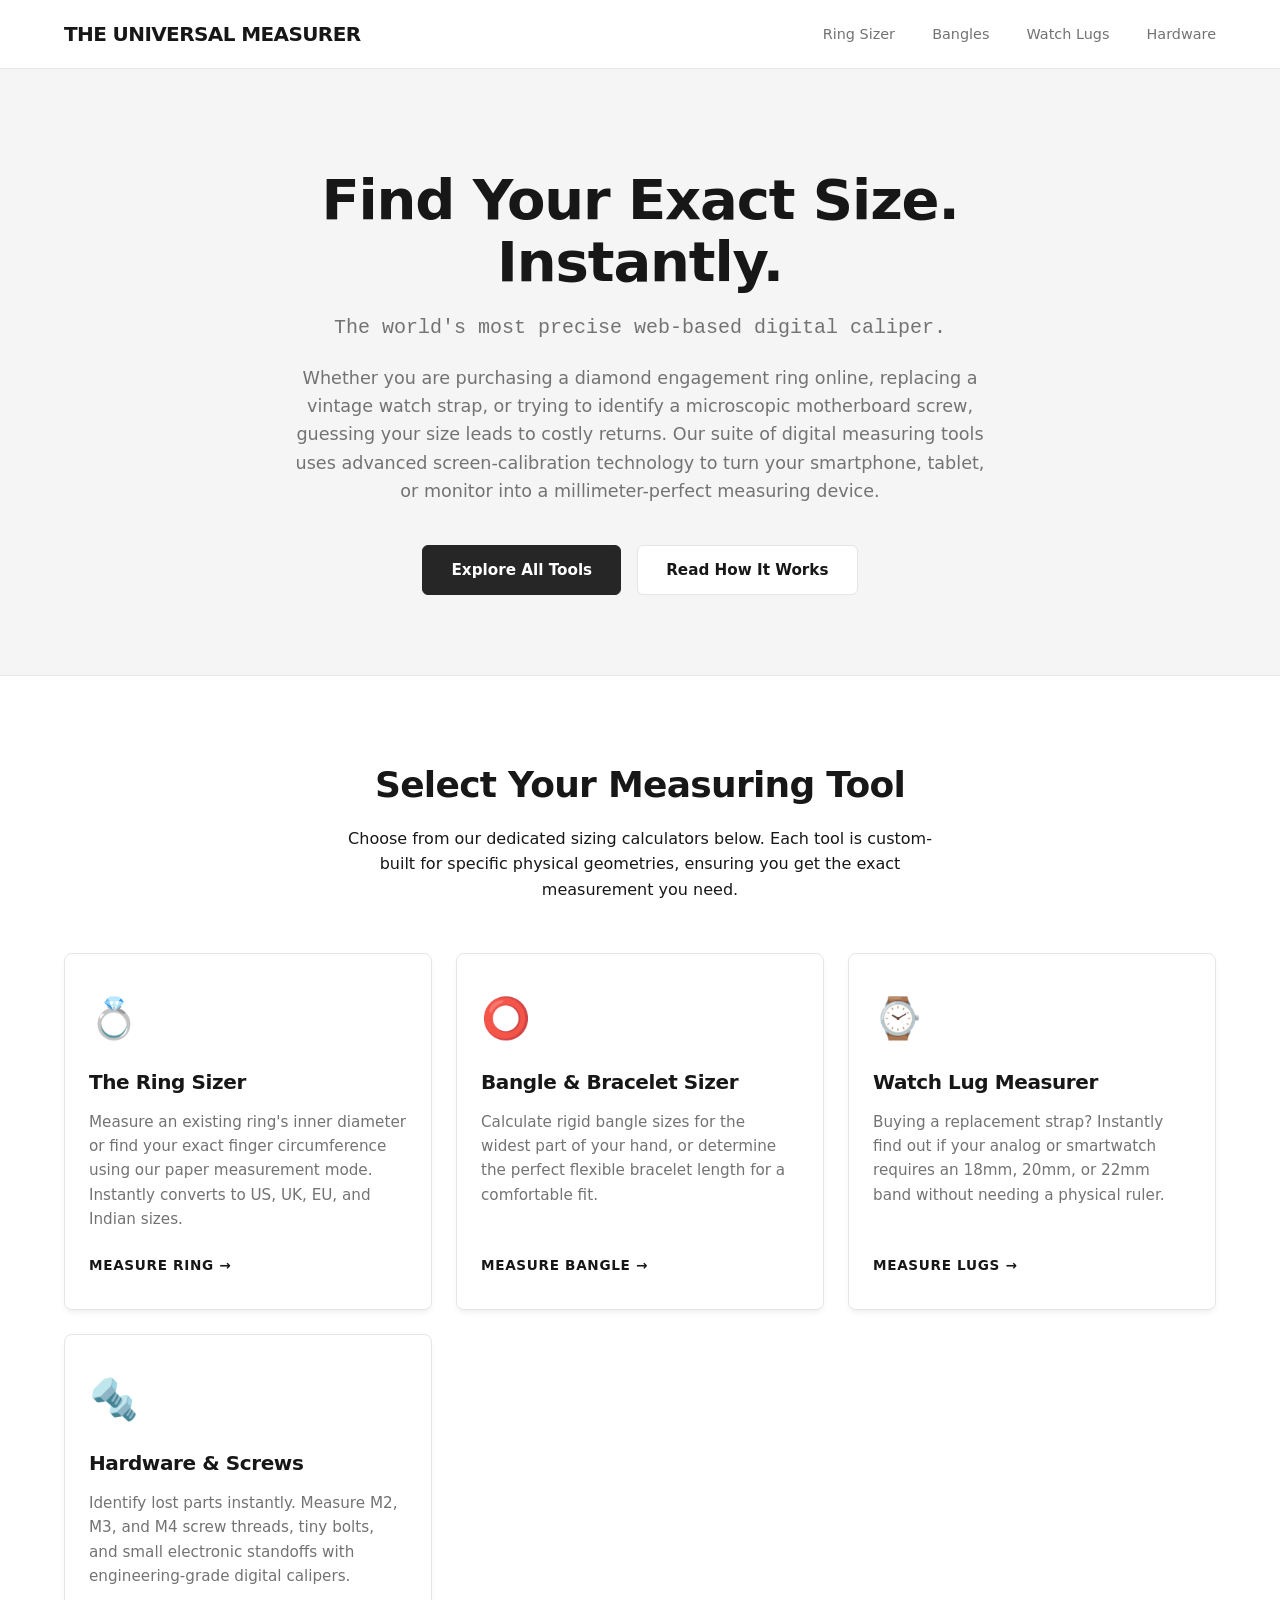
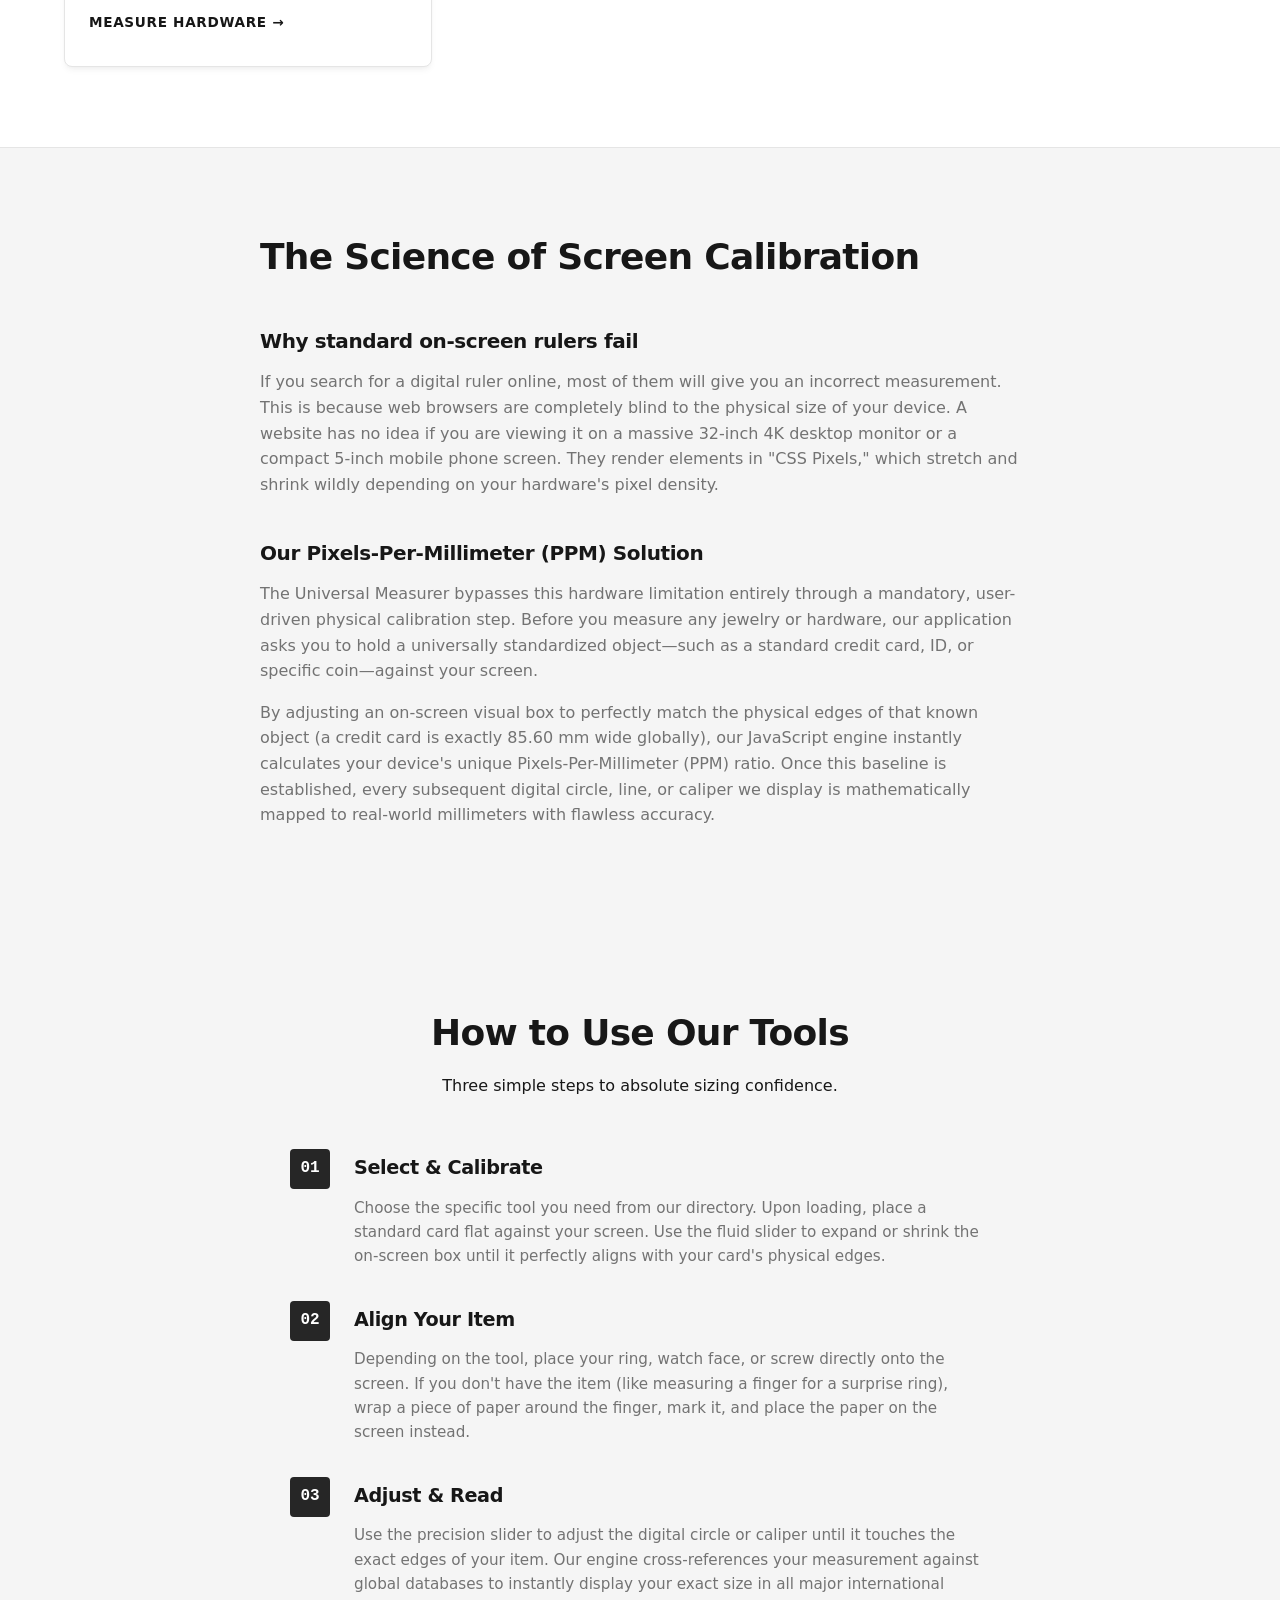
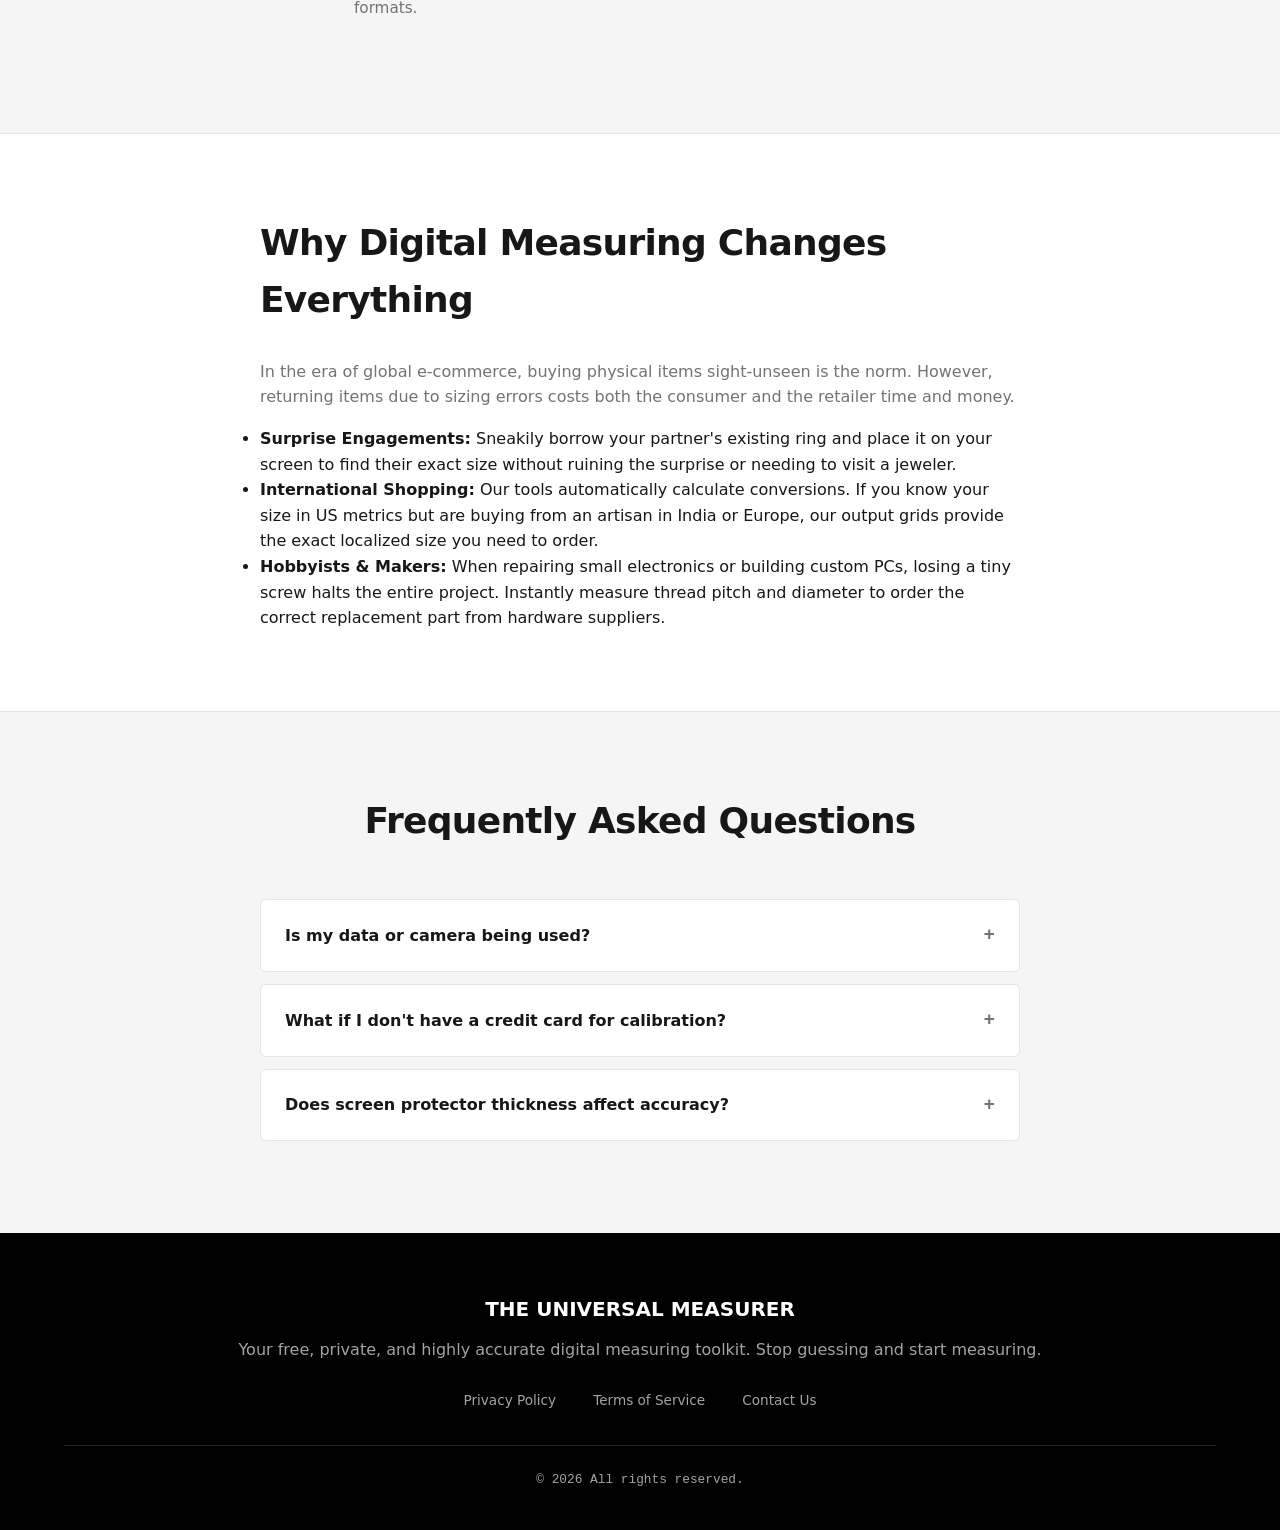
==== index.html @ 44ffd41d "Add files via upload" ====
<!DOCTYPE html>
<html lang="en">
<head>
    <meta charset="UTF-8">
    <meta name="viewport" content="width=device-width, initial-scale=1.0">
    <title>Universal Screen Measurer | Premium Digital Sizing Tools</title>
    <meta name="description" content="Free, highly accurate digital measuring tools for rings, bangles, watch straps, and hardware. Calibrated directly to your screen for millimeter precision.">
    <link rel="stylesheet" href="style.css">
</head>
<body>

    <header class="site-header">
        <div class="logo">The Universal Measurer</div>
        <nav>
            <a href="ringsizer/index.html">Ring Sizer</a>
            <a href="bangle-sizer.html">Bangles</a>
            <a href="watch-lugs.html">Watch Lugs</a>
            <a href="hardware.html">Hardware</a>
        </nav>
    </header>

    <main>
        <section class="hero-section">
            <div class="hero-content">
                <h1>Find Your Exact Size. Instantly.</h1>
                <p class="hero-subtitle">The world's most precise web-based digital caliper.</p>
                <p class="hero-description">Whether you are purchasing a diamond engagement ring online, replacing a vintage watch strap, or trying to identify a microscopic motherboard screw, guessing your size leads to costly returns. Our suite of digital measuring tools uses advanced screen-calibration technology to turn your smartphone, tablet, or monitor into a millimeter-perfect measuring device.</p>
                <div class="hero-buttons">
                    <a href="#directory" class="btn-primary">Explore All Tools</a>
                    <a href="#how-it-works" class="btn-secondary">Read How It Works</a>
                </div>
            </div>
        </section>

        <section id="directory" class="directory-section">
            <div class="section-header">
                <h2>Select Your Measuring Tool</h2>
                <p>Choose from our dedicated sizing calculators below. Each tool is custom-built for specific physical geometries, ensuring you get the exact measurement you need.</p>
            </div>
            
            <div class="grid-container">
                <a href="ringsizer/index.html" class="tool-card">
                    <div class="card-icon">💍</div>
                    <h3>The Ring Sizer</h3>
                    <p>Measure an existing ring's inner diameter or find your exact finger circumference using our paper measurement mode. Instantly converts to US, UK, EU, and Indian sizes.</p>
                    <span class="card-cta">Measure Ring &rarr;</span>
                </a>

                <a href="bangle-sizer.html" class="tool-card">
                    <div class="card-icon">⭕</div>
                    <h3>Bangle & Bracelet Sizer</h3>
                    <p>Calculate rigid bangle sizes for the widest part of your hand, or determine the perfect flexible bracelet length for a comfortable fit.</p>
                    <span class="card-cta">Measure Bangle &rarr;</span>
                </a>

                <a href="watch-lugs.html" class="tool-card">
                    <div class="card-icon">⌚</div>
                    <h3>Watch Lug Measurer</h3>
                    <p>Buying a replacement strap? Instantly find out if your analog or smartwatch requires an 18mm, 20mm, or 22mm band without needing a physical ruler.</p>
                    <span class="card-cta">Measure Lugs &rarr;</span>
                </a>

                <a href="hardware.html" class="tool-card">
                    <div class="card-icon">🔩</div>
                    <h3>Hardware & Screws</h3>
                    <p>Identify lost parts instantly. Measure M2, M3, and M4 screw threads, tiny bolts, and small electronic standoffs with engineering-grade digital calipers.</p>
                    <span class="card-cta">Measure Hardware &rarr;</span>
                </a>
            </div>
        </section>

        <section id="how-it-works" class="tech-explanation-section">
            <div class="text-container">
                <h2>The Science of Screen Calibration</h2>
                <h3>Why standard on-screen rulers fail</h3>
                <p>If you search for a digital ruler online, most of them will give you an incorrect measurement. This is because web browsers are completely blind to the physical size of your device. A website has no idea if you are viewing it on a massive 32-inch 4K desktop monitor or a compact 5-inch mobile phone screen. They render elements in "CSS Pixels," which stretch and shrink wildly depending on your hardware's pixel density.</p>
                
                <h3>Our Pixels-Per-Millimeter (PPM) Solution</h3>
                <p>The Universal Measurer bypasses this hardware limitation entirely through a mandatory, user-driven physical calibration step. Before you measure any jewelry or hardware, our application asks you to hold a universally standardized object—such as a standard credit card, ID, or specific coin—against your screen.</p>
                <p>By adjusting an on-screen visual box to perfectly match the physical edges of that known object (a credit card is exactly 85.60 mm wide globally), our JavaScript engine instantly calculates your device's unique Pixels-Per-Millimeter (PPM) ratio. Once this baseline is established, every subsequent digital circle, line, or caliper we display is mathematically mapped to real-world millimeters with flawless accuracy.</p>
            </div>
        </section>

        <section class="step-by-step-section">
            <div class="section-header">
                <h2>How to Use Our Tools</h2>
                <p>Three simple steps to absolute sizing confidence.</p>
            </div>
            
            <div class="timeline-container">
                <div class="timeline-step">
                    <div class="step-number">01</div>
                    <div class="step-content">
                        <h3>Select & Calibrate</h3>
                        <p>Choose the specific tool you need from our directory. Upon loading, place a standard card flat against your screen. Use the fluid slider to expand or shrink the on-screen box until it perfectly aligns with your card's physical edges.</p>
                    </div>
                </div>
                
                <div class="timeline-step">
                    <div class="step-number">02</div>
                    <div class="step-content">
                        <h3>Align Your Item</h3>
                        <p>Depending on the tool, place your ring, watch face, or screw directly onto the screen. If you don't have the item (like measuring a finger for a surprise ring), wrap a piece of paper around the finger, mark it, and place the paper on the screen instead.</p>
                    </div>
                </div>

                <div class="timeline-step">
                    <div class="step-number">03</div>
                    <div class="step-content">
                        <h3>Adjust & Read</h3>
                        <p>Use the precision slider to adjust the digital circle or caliper until it touches the exact edges of your item. Our engine cross-references your measurement against global databases to instantly display your exact size in all major international formats.</p>
                    </div>
                </div>
            </div>
        </section>

        <section class="use-cases-section">
            <div class="text-container">
                <h2>Why Digital Measuring Changes Everything</h2>
                <p>In the era of global e-commerce, buying physical items sight-unseen is the norm. However, returning items due to sizing errors costs both the consumer and the retailer time and money.</p>
                <ul>
                    <li><strong>Surprise Engagements:</strong> Sneakily borrow your partner's existing ring and place it on your screen to find their exact size without ruining the surprise or needing to visit a jeweler.</li>
                    <li><strong>International Shopping:</strong> Our tools automatically calculate conversions. If you know your size in US metrics but are buying from an artisan in India or Europe, our output grids provide the exact localized size you need to order.</li>
                    <li><strong>Hobbyists & Makers:</strong> When repairing small electronics or building custom PCs, losing a tiny screw halts the entire project. Instantly measure thread pitch and diameter to order the correct replacement part from hardware suppliers.</li>
                </ul>
            </div>
        </section>

        <section class="faq-section">
            <div class="section-header">
                <h2>Frequently Asked Questions</h2>
            </div>
            
            <div class="faq-accordion">
                <details class="faq-item">
                    <summary>Is my data or camera being used?</summary>
                    <div class="faq-content">
                        <p>Absolutely not. The Universal Measurer is a completely private, client-side web application. It does not require camera permissions, it does not take photos, and all mathematical calculations are performed locally inside your web browser. No sizing data is sent to our servers.</p>
                    </div>
                </details>

                <details class="faq-item">
                    <summary>What if I don't have a credit card for calibration?</summary>
                    <div class="faq-content">
                        <p>Our tools are designed with fallback options. If you do not have a standard ID or credit card, you can calibrate the screen using standard global coins (like a US Quarter, 1 Euro Coin, or Indian Rupee) or even a universally sized AA battery.</p>
                    </div>
                </details>

                <details class="faq-item">
                    <summary>Does screen protector thickness affect accuracy?</summary>
                    <div class="faq-content">
                        <p>Standard glass or film screen protectors have a negligible impact on the calibration math. As long as you view the screen directly from above (avoiding severe viewing angles that cause parallax distortion), the measurement will remain highly accurate.</p>
                    </div>
                </details>
            </div>
        </section>
    </main>

    <footer class="site-footer">
        <div class="footer-content">
            <div class="footer-brand">The Universal Measurer</div>
            <p>Your free, private, and highly accurate digital measuring toolkit. Stop guessing and start measuring.</p>
            <div class="footer-links">
                <a href="#">Privacy Policy</a>
                <a href="#">Terms of Service</a>
                <a href="#">Contact Us</a>
            </div>
            <p class="copyright">&copy; 2026 All rights reserved.</p>
        </div>
    </footer>

</body>
</html>
---- style.css ----
/* ==========================================================================
   GLOBAL VARIABLES & RESET (PRECISION ENGINEERING THEME)
   ========================================================================== */
:root {
    /* Color Palette - Strict Neutral Graphite & White */
    --bg-main: #f5f5f5; /* Very light technical gray */
    --bg-panel: #ffffff; /* Pure white for measurement cards */
    --text-main: #171717; /* Near black */
    --text-muted: #737373; /* Neutral gray */
    
    /* The core action color is a deep, industrial graphite */
    --primary-graphite: #262626; 
    --primary-hover: #000000;
    
    /* A subtle emerald green for the "success" or active measuring states */
    --accent-measure: #10b981; 
    
    /* Precision styling */
    --shadow-ui: 0 4px 6px -1px rgba(0, 0, 0, 0.05), 0 2px 4px -2px rgba(0, 0, 0, 0.03);
    --shadow-hover: 0 10px 15px -3px rgba(0, 0, 0, 0.08);
    --border-ui: #e5e5e5;

    /* Typography */
    --font-ui: 'Inter', system-ui, -apple-system, sans-serif;
    --font-mono: 'Roboto Mono', 'Courier New', monospace; /* For numbers & measurements */
}

* {
    margin: 0;
    padding: 0;
    box-sizing: border-box;
}

html {
    scroll-behavior: smooth;
}

body {
    font-family: var(--font-ui);
    background-color: var(--bg-main);
    color: var(--text-main);
    line-height: 1.6;
    -webkit-font-smoothing: antialiased;
}

/* All headings are now geometric sans-serif */
h1, h2, h3 {
    font-weight: 700;
    letter-spacing: -0.02em; /* Tighter letter spacing for a modern tech feel */
    margin-bottom: 12px;
}

a {
    text-decoration: none;
    color: inherit;
    transition: all 0.2s ease;
}

/* ==========================================================================
   HEADER & NAVIGATION
   ========================================================================== */
.site-header {
    background-color: var(--bg-panel);
    position: sticky;
    top: 0;
    z-index: 100;
    display: flex;
    justify-content: space-between;
    align-items: center;
    padding: 18px 5%;
    border-bottom: 1px solid var(--border-ui);
}

.logo {
    font-size: 1.25rem;
    font-weight: 800;
    letter-spacing: -0.03em;
    color: var(--text-main);
    text-transform: uppercase; /* Industrial feel */
}

nav a {
    margin-left: 32px;
    font-size: 0.9rem;
    font-weight: 500;
    color: var(--text-muted);
}

nav a:hover {
    color: var(--text-main);
}

/* ==========================================================================
   HERO SECTION
   ========================================================================== */
.hero-section {
    padding: 100px 5% 80px;
    text-align: center;
    background-color: var(--bg-main);
}

.hero-content {
    max-width: 700px; /* Tighter max width for technical reading */
    margin: 0 auto;
}

.hero-content h1 {
    font-size: 3.5rem;
    color: var(--text-main);
    line-height: 1.1;
}

.hero-subtitle {
    font-size: 1.25rem;
    color: var(--text-muted);
    font-family: var(--font-mono); /* Use code font for the subhead */
    margin: 20px 0;
}

.hero-description {
    font-size: 1.1rem;
    color: var(--text-muted);
    margin-bottom: 40px;
}

/* BUTTONS - Switched from soft pills to precise rounded rectangles */
.hero-buttons {
    display: flex;
    justify-content: center;
    gap: 16px;
}

.btn-primary, .btn-secondary {
    padding: 12px 28px;
    border-radius: 6px; /* Technical, clean radius */
    font-weight: 600;
    font-size: 0.95rem;
    cursor: pointer;
}

.btn-primary {
    background-color: var(--primary-graphite);
    color: var(--bg-panel);
    border: 1px solid var(--primary-graphite);
}

.btn-primary:hover {
    background-color: var(--primary-hover);
    transform: translateY(-1px);
}

.btn-secondary {
    background-color: var(--bg-panel);
    color: var(--text-main);
    border: 1px solid var(--border-ui);
}

.btn-secondary:hover {
    border-color: var(--text-main);
}

/* ==========================================================================
   DIRECTORY GRID (THE TOOLS)
   ========================================================================== */
.directory-section {
    padding: 80px 5%;
    background-color: var(--bg-panel);
    border-top: 1px solid var(--border-ui);
    border-bottom: 1px solid var(--border-ui);
}

.section-header {
    text-align: center;
    max-width: 600px;
    margin: 0 auto 50px;
}

.section-header h2 {
    font-size: 2.25rem;
}

.grid-container {
    display: grid;
    grid-template-columns: repeat(auto-fit, minmax(280px, 1fr));
    gap: 24px;
    max-width: 1200px;
    margin: 0 auto;
}

.tool-card {
    background-color: var(--bg-panel);
    border: 1px solid var(--border-ui);
    border-radius: 8px; /* Sharper corners */
    padding: 32px 24px;
    text-align: left;
    display: flex;
    flex-direction: column;
    box-shadow: var(--shadow-ui);
}

.tool-card:hover {
    border-color: var(--text-muted);
    box-shadow: var(--shadow-hover);
}

.card-icon {
    font-size: 2.5rem;
    margin-bottom: 16px;
    opacity: 0.9;
}

.tool-card h3 {
    font-size: 1.25rem;
    color: var(--text-main);
}

.tool-card p {
    color: var(--text-muted);
    font-size: 0.95rem;
    margin-bottom: 24px;
    flex-grow: 1;
}

.card-cta {
    color: var(--text-main);
    font-weight: 700;
    font-size: 0.85rem;
    text-transform: uppercase;
    letter-spacing: 0.05em;
    display: inline-flex;
    align-items: center;
}

.tool-card:hover .card-cta {
    color: var(--accent-measure); /* Flashes technical green on hover */
}

/* ==========================================================================
   CONTENT SECTIONS & TIMELINE
   ========================================================================== */
.tech-explanation-section, .use-cases-section, .faq-section {
    padding: 80px 5%;
    background-color: var(--bg-main);
}

.use-cases-section {
    background-color: var(--bg-panel);
    border-top: 1px solid var(--border-ui);
    border-bottom: 1px solid var(--border-ui);
}

.text-container {
    max-width: 760px;
    margin: 0 auto;
}

.text-container h2 {
    font-size: 2.25rem;
    margin-bottom: 30px;
}

.text-container h3 {
    font-size: 1.25rem;
    color: var(--text-main);
    margin-top: 40px;
}

.text-container p {
    margin-bottom: 16px;
    color: var(--text-muted);
}

.step-by-step-section {
    padding: 80px 5%;
    background-color: var(--bg-main);
}

.timeline-container {
    max-width: 700px;
    margin: 0 auto;
}

.timeline-step {
    display: flex;
    margin-bottom: 32px;
}

.step-number {
    width: 40px;
    height: 40px;
    border-radius: 4px; /* Square technical badge */
    background-color: var(--primary-graphite);
    color: var(--bg-panel);
    display: flex;
    justify-content: center;
    align-items: center;
    font-family: var(--font-mono);
    font-weight: 700;
    font-size: 1rem;
    flex-shrink: 0;
    margin-right: 24px;
}

.step-content h3 {
    font-size: 1.2rem;
    margin-top: 4px;
}

.step-content p {
    color: var(--text-muted);
    font-size: 0.95rem;
}

/* ==========================================================================
   FAQ ACCORDION
   ========================================================================== */
.faq-accordion {
    max-width: 760px;
    margin: 0 auto;
}

.faq-item {
    background-color: var(--bg-panel);
    border: 1px solid var(--border-ui);
    border-radius: 6px;
    margin-bottom: 12px;
}

details > summary { list-style: none; }
details > summary::-webkit-details-marker { display: none; }

summary {
    padding: 20px 24px;
    font-weight: 600;
    font-size: 1rem;
    cursor: pointer;
    color: var(--text-main);
    display: flex;
    justify-content: space-between;
    align-items: center;
}

summary::after {
    content: '+';
    font-size: 1.2rem;
    font-family: var(--font-mono);
    color: var(--text-muted);
}

details[open] summary::after { content: '-'; }

.faq-content {
    padding: 0 24px 20px 24px;
    color: var(--text-muted);
    font-size: 0.95rem;
}

/* ==========================================================================
   FOOTER
   ========================================================================== */
.site-footer {
    background-color: #000000;
    color: #a3a3a3;
    text-align: center;
    padding: 60px 5% 40px;
}

.footer-brand {
    font-weight: 800;
    font-size: 1.25rem;
    text-transform: uppercase;
    color: #ffffff;
    margin-bottom: 12px;
}

.footer-links {
    margin: 24px 0;
}

.footer-links a {
    color: #a3a3a3;
    margin: 0 16px;
    font-size: 0.85rem;
}

.footer-links a:hover {
    color: #ffffff;
}

.copyright {
    font-size: 0.8rem;
    font-family: var(--font-mono);
    margin-top: 32px;
    border-top: 1px solid #262626;
    padding-top: 24px;
}

/* ==========================================================================
   RESPONSIVE DESIGN
   ========================================================================== */
@media (max-width: 768px) {
    .site-header {
        flex-direction: column;
        padding: 16px 5%;
    }
    nav { margin-top: 16px; }
    nav a { margin: 0 12px; }
    .hero-content h1 { font-size: 2.5rem; }
    .hero-buttons { flex-direction: column; }
    .btn-primary, .btn-secondary { width: 100%; }
}
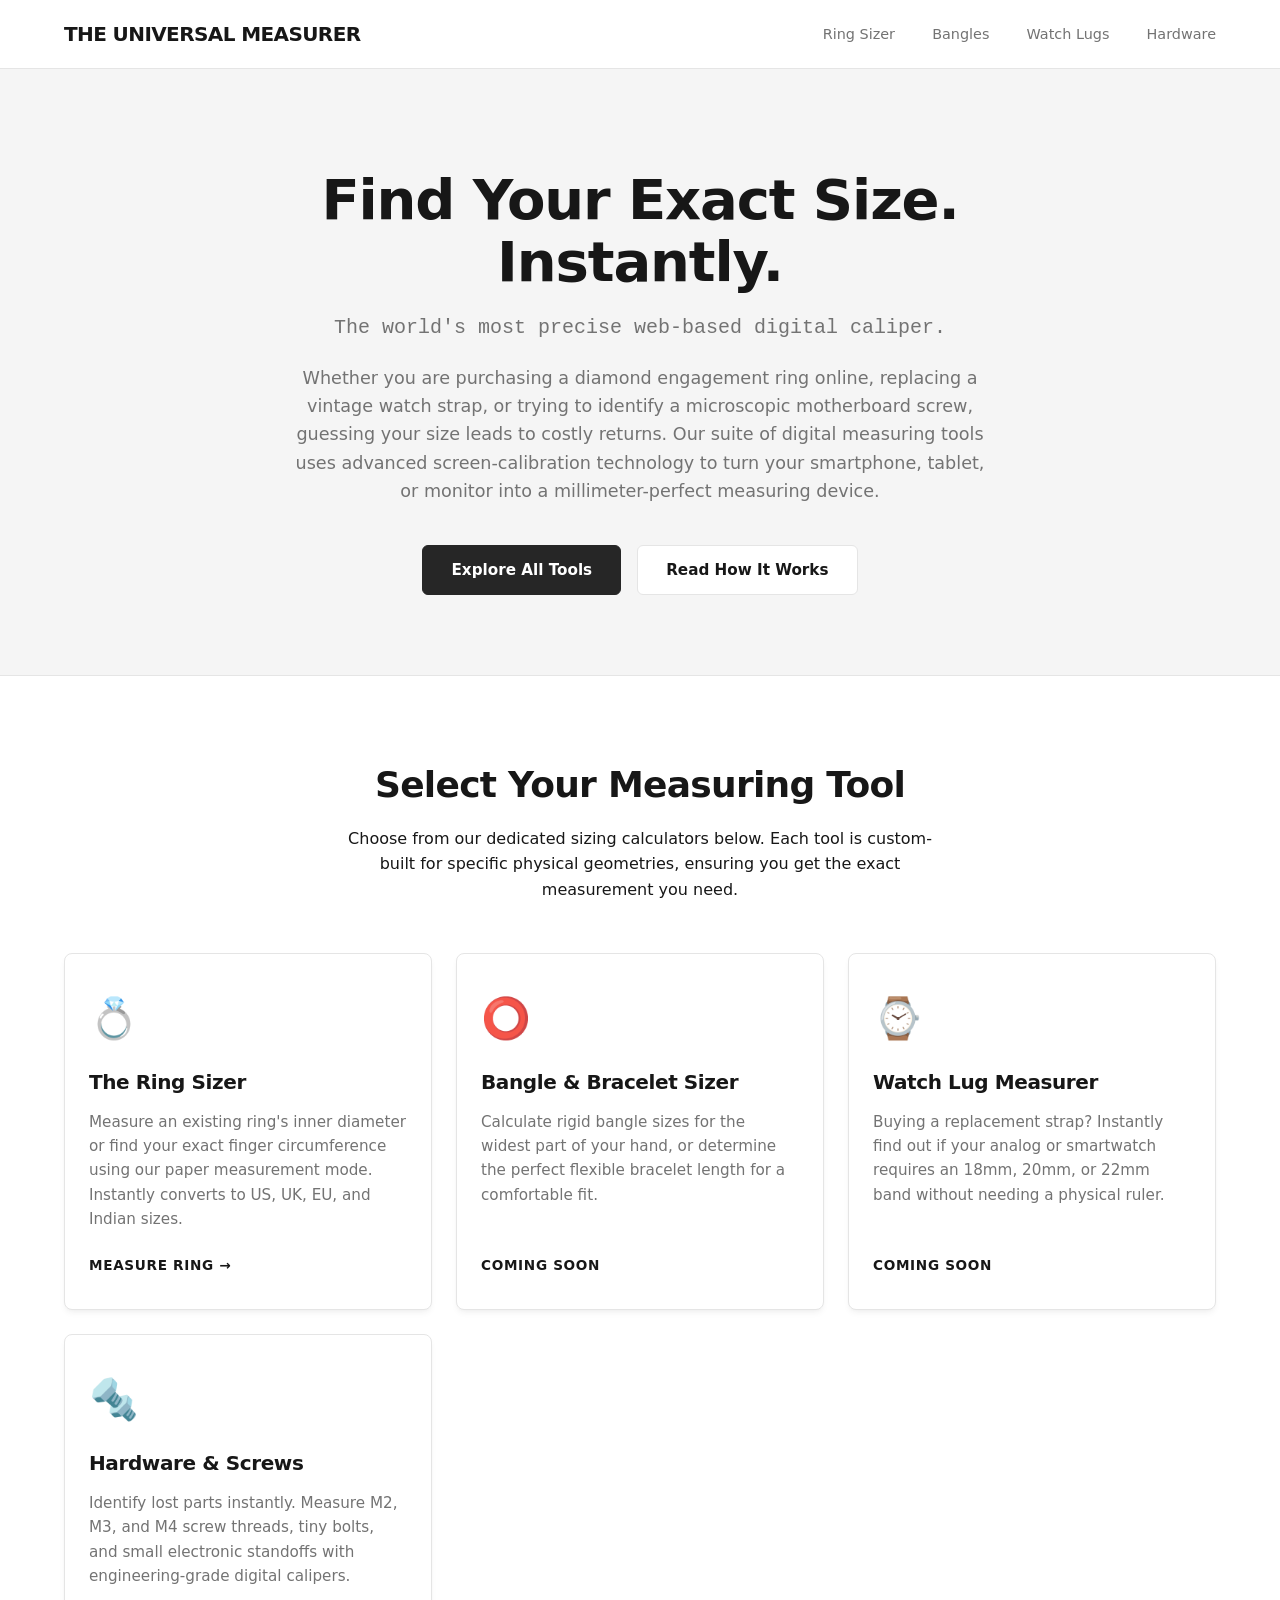
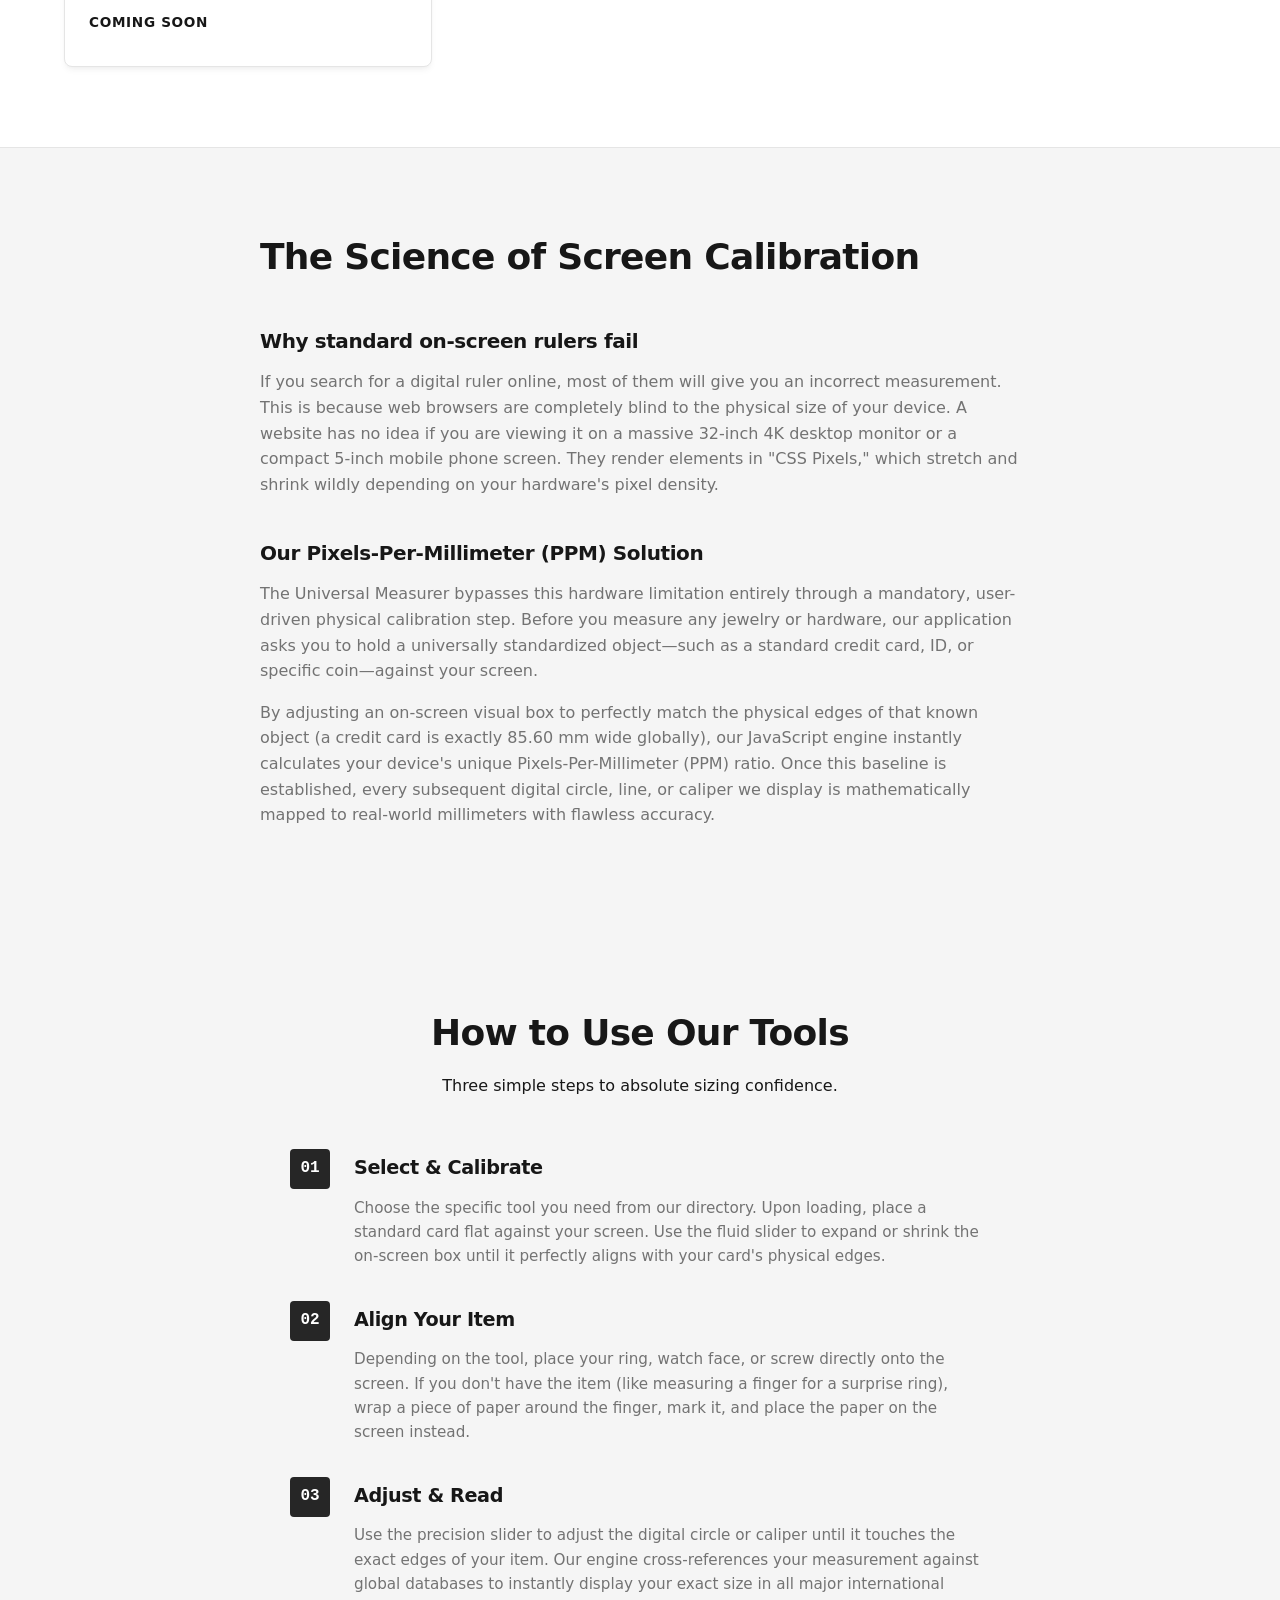
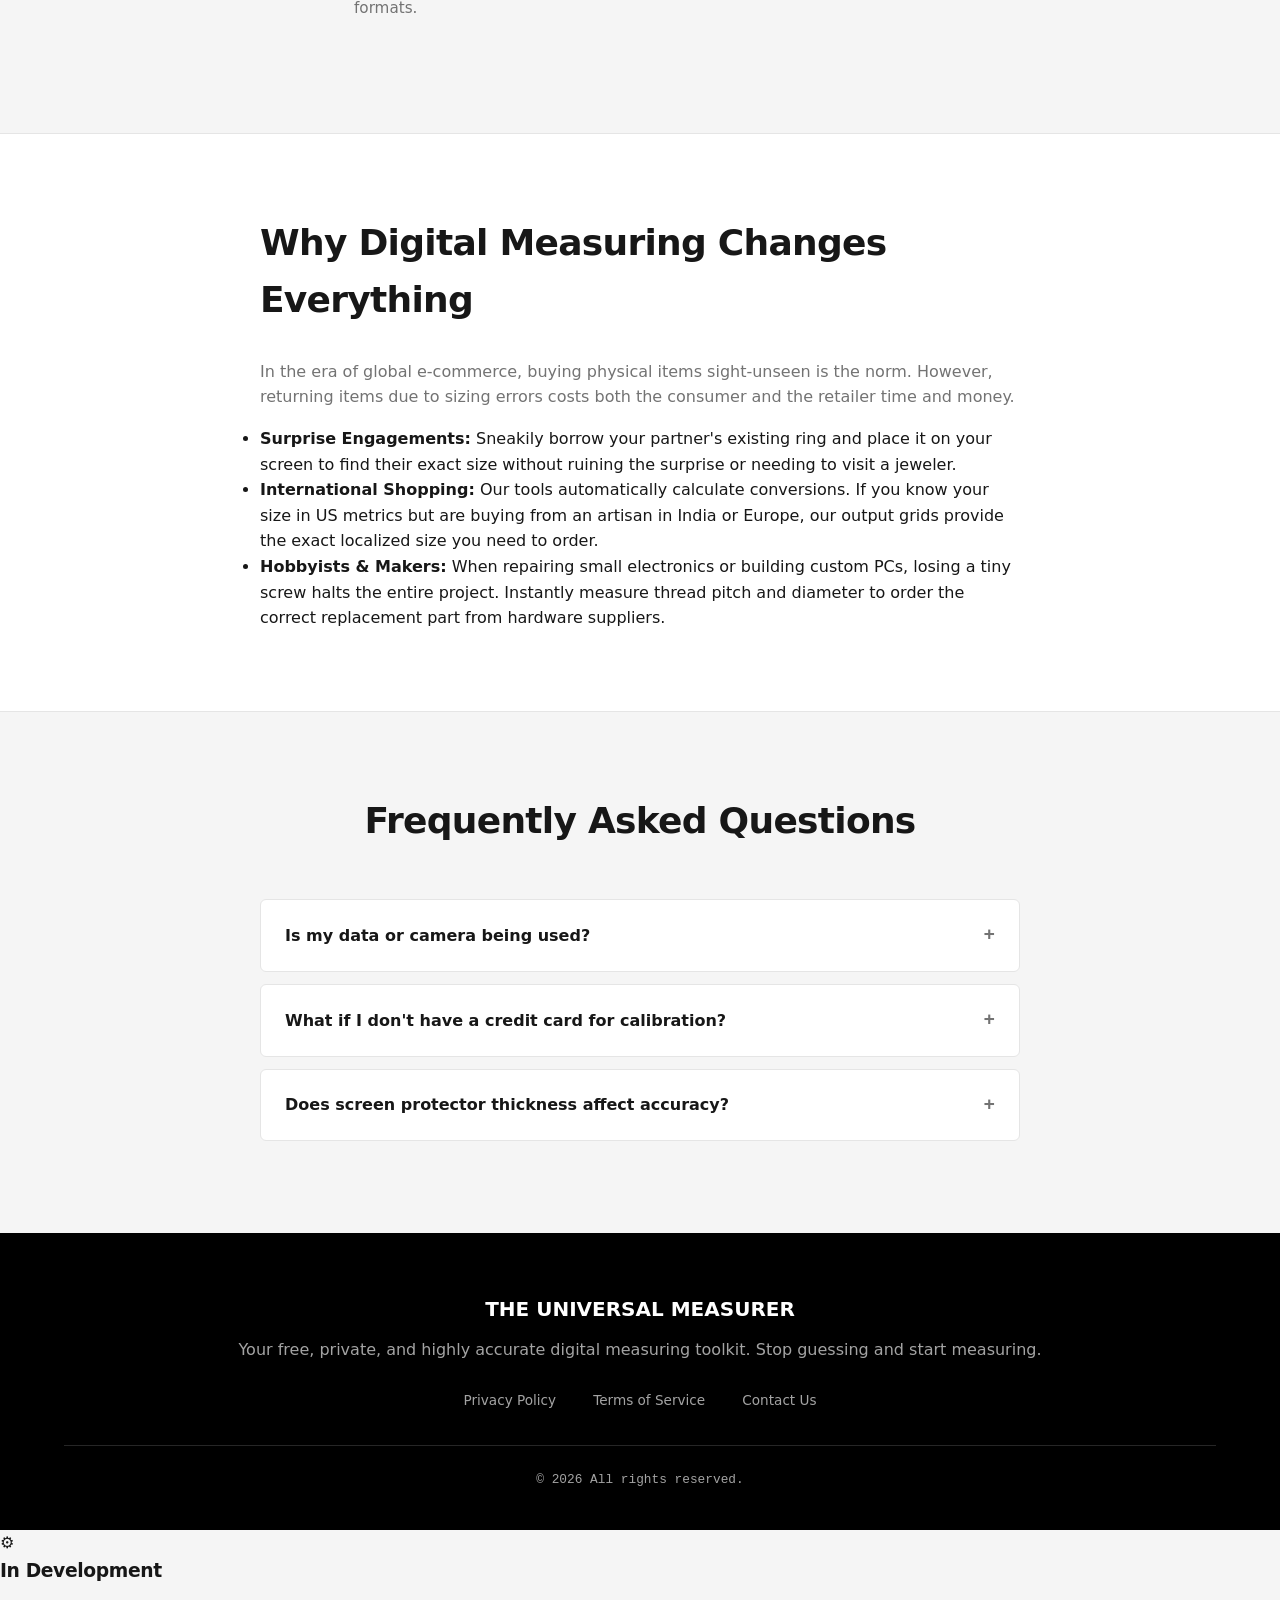
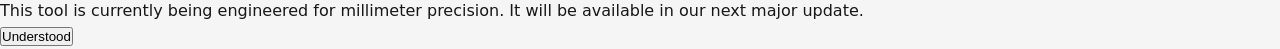
==== commit 5d6862a5: "Update navigation links to 'Coming Soon'" ====
--- a/index.html
+++ b/index.html
@@ -9,15 +9,16 @@
 </head>
 <body>
 
-    <header class="site-header">
+        <header class="site-header">
         <div class="logo">The Universal Measurer</div>
         <nav>
             <a href="ringsizer/index.html">Ring Sizer</a>
-            <a href="bangle-sizer.html">Bangles</a>
-            <a href="watch-lugs.html">Watch Lugs</a>
-            <a href="hardware.html">Hardware</a>
+            <a href="#" class="coming-soon" >Bangles</a>
+            <a href="#" class="coming-soon" >Watch Lugs</a>
+            <a href="#" class="coming-soon" >Hardware</a>
         </nav>
     </header>
+
 
     <main>
         <section class="hero-section">
@@ -38,7 +39,7 @@
                 <p>Choose from our dedicated sizing calculators below. Each tool is custom-built for specific physical geometries, ensuring you get the exact measurement you need.</p>
             </div>
             
-            <div class="grid-container">
+                        <div class="grid-container">
                 <a href="ringsizer/index.html" class="tool-card">
                     <div class="card-icon">💍</div>
                     <h3>The Ring Sizer</h3>
@@ -46,27 +47,28 @@
                     <span class="card-cta">Measure Ring &rarr;</span>
                 </a>
 
-                <a href="bangle-sizer.html" class="tool-card">
+                <a href="#" class="tool-card coming-soon" >
                     <div class="card-icon">⭕</div>
                     <h3>Bangle & Bracelet Sizer</h3>
                     <p>Calculate rigid bangle sizes for the widest part of your hand, or determine the perfect flexible bracelet length for a comfortable fit.</p>
-                    <span class="card-cta">Measure Bangle &rarr;</span>
-                </a>
-
-                <a href="watch-lugs.html" class="tool-card">
+                    <span class="card-cta">Coming Soon</span>
+                </a>
+
+                <a href="#" class="tool-card coming-soon" >
                     <div class="card-icon">⌚</div>
                     <h3>Watch Lug Measurer</h3>
                     <p>Buying a replacement strap? Instantly find out if your analog or smartwatch requires an 18mm, 20mm, or 22mm band without needing a physical ruler.</p>
-                    <span class="card-cta">Measure Lugs &rarr;</span>
-                </a>
-
-                <a href="hardware.html" class="tool-card">
+                    <span class="card-cta">Coming Soon</span>
+                </a>
+
+                <a href="#" class="tool-card coming-soon" >
                     <div class="card-icon">🔩</div>
                     <h3>Hardware & Screws</h3>
                     <p>Identify lost parts instantly. Measure M2, M3, and M4 screw threads, tiny bolts, and small electronic standoffs with engineering-grade digital calipers.</p>
-                    <span class="card-cta">Measure Hardware &rarr;</span>
-                </a>
-            </div>
+                    <span class="card-cta">Coming Soon</span>
+                </a>
+            </div>
+
         </section>
 
         <section id="how-it-works" class="tech-explanation-section">
@@ -169,5 +171,44 @@
         </div>
     </footer>
 
+        <div id="custom-alert" class="modal-overlay hidden">
+        <div class="modal-panel">
+            <div class="modal-icon">⚙️</div>
+            <h3 class="modal-title">In Development</h3>
+            <p class="modal-message">This tool is currently being engineered for millimeter precision. It will be available in our next major update.</p>
+            <button id="close-alert" class="btn-graphite">Understood</button>
+        </div>
+    </div>
+
+    <script>
+        document.addEventListener('DOMContentLoaded', () => {
+            const modal = document.getElementById('custom-alert');
+            const closeBtn = document.getElementById('close-alert');
+            const comingSoonLinks = document.querySelectorAll('.coming-soon');
+
+            // Attach the custom modal to all coming-soon links
+            comingSoonLinks.forEach(link => {
+                link.removeAttribute('onclick'); // Failsafe to remove old alerts
+                link.addEventListener('click', (e) => {
+                    e.preventDefault(); // Stop the # link from jumping to the top of the page
+                    modal.classList.remove('hidden');
+                });
+            });
+
+            // Close button logic
+            closeBtn.addEventListener('click', () => {
+                modal.classList.add('hidden');
+            });
+
+            // Close if user clicks the dark background outside the box
+            modal.addEventListener('click', (e) => {
+                if (e.target === modal) {
+                    modal.classList.add('hidden');
+                }
+            });
+        });
+    </script>
+
+
 </body>
 </html>
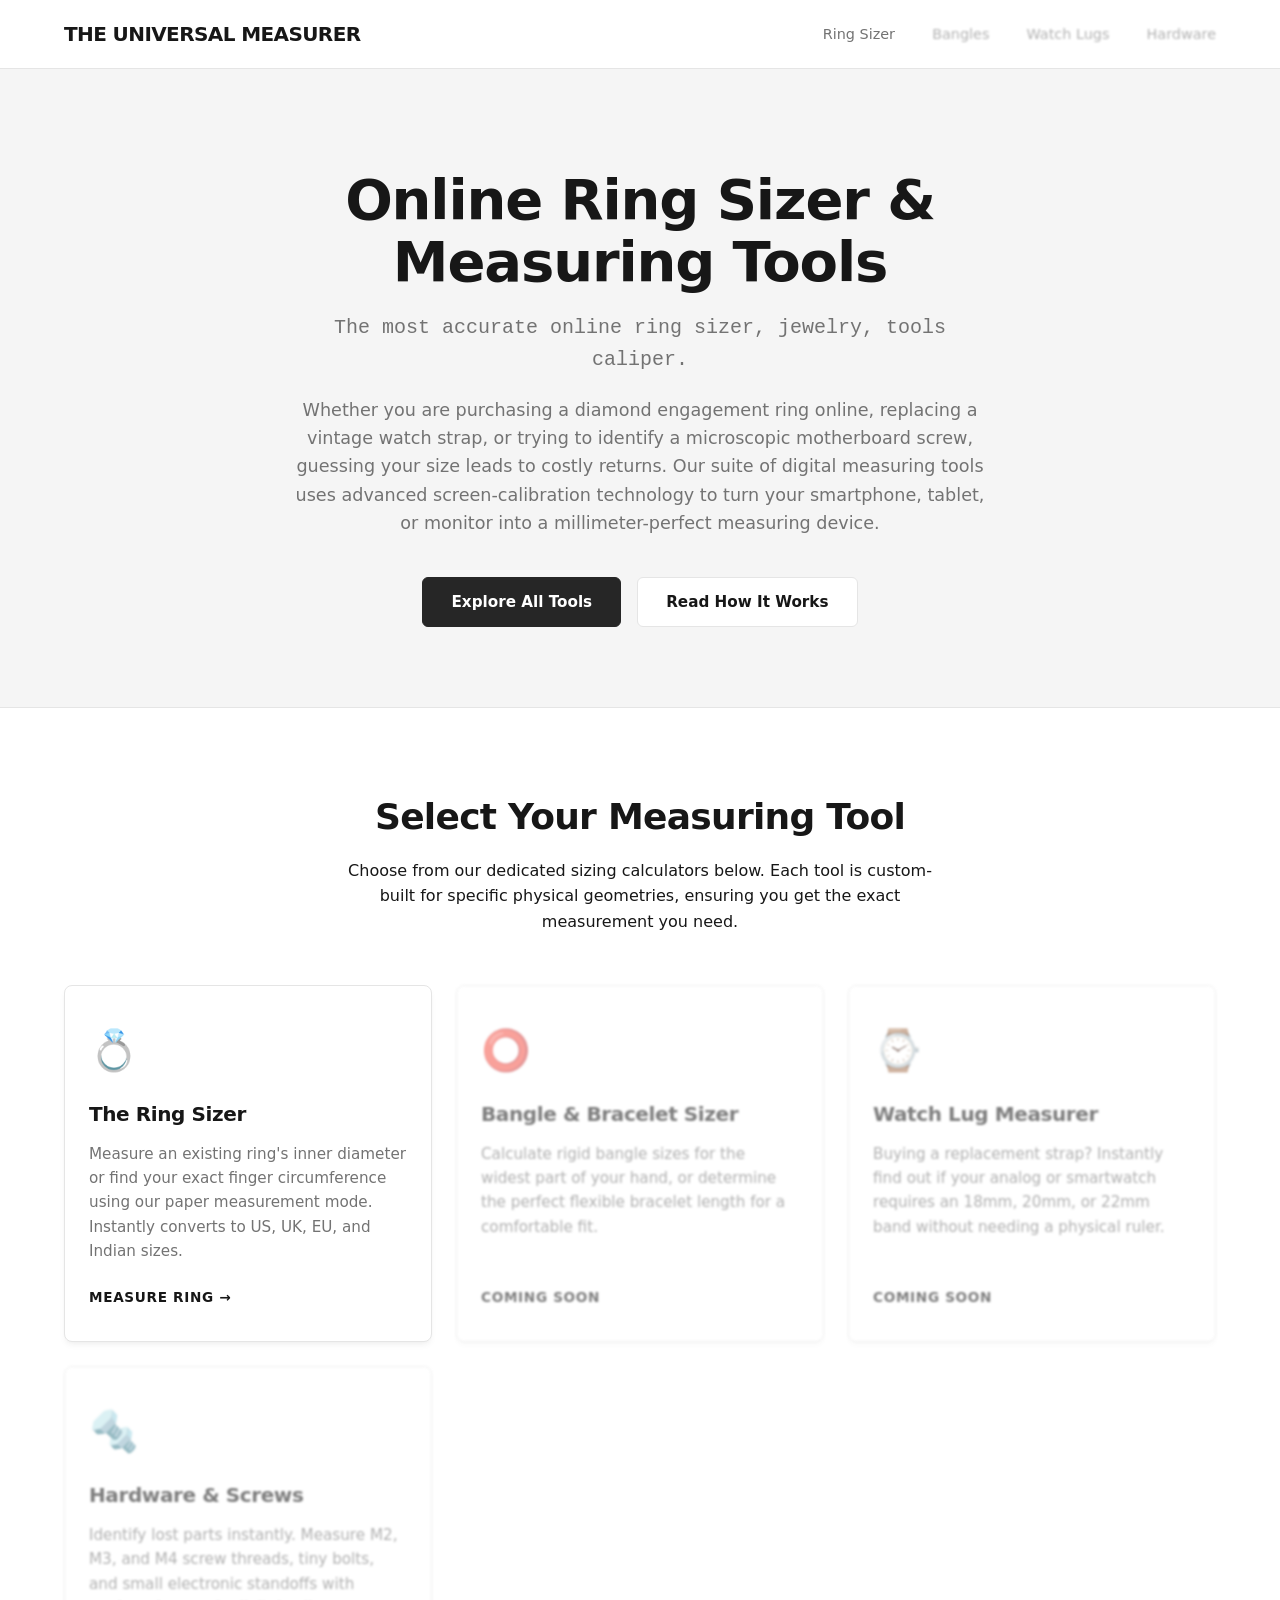
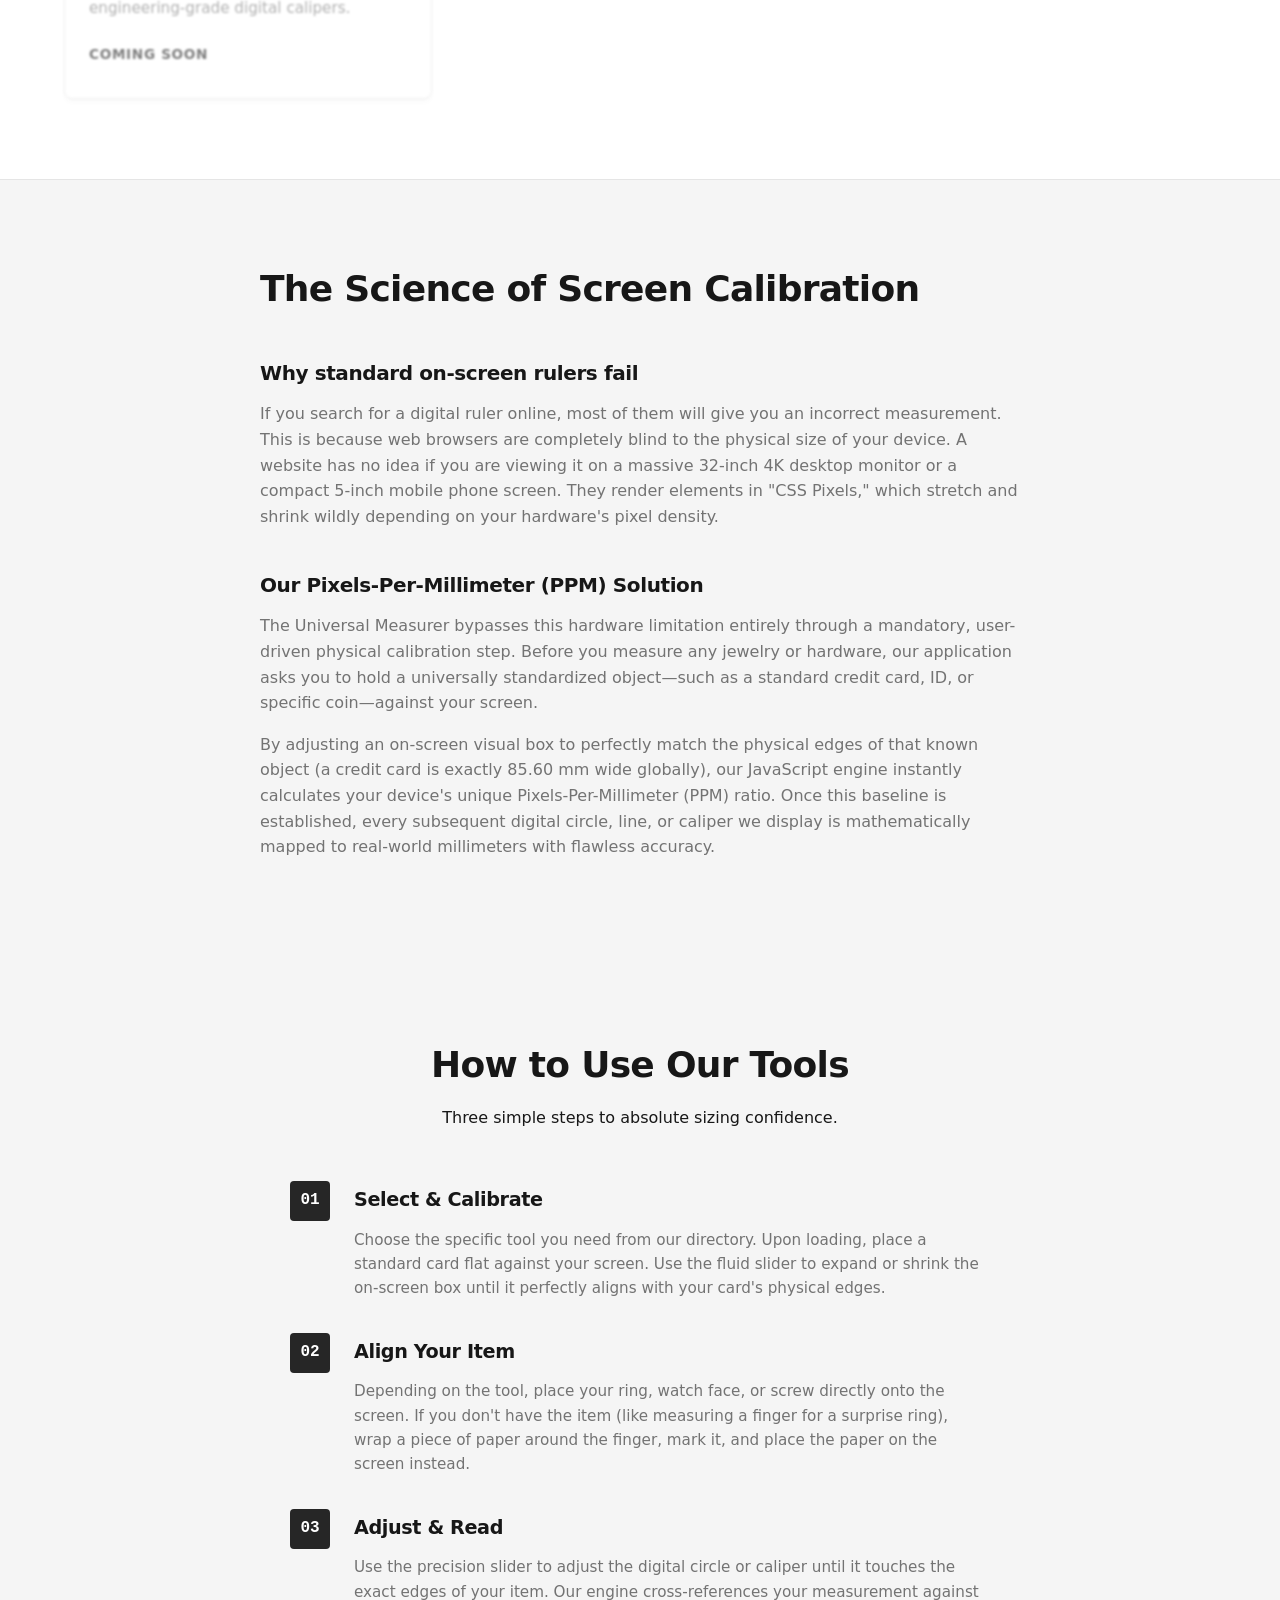
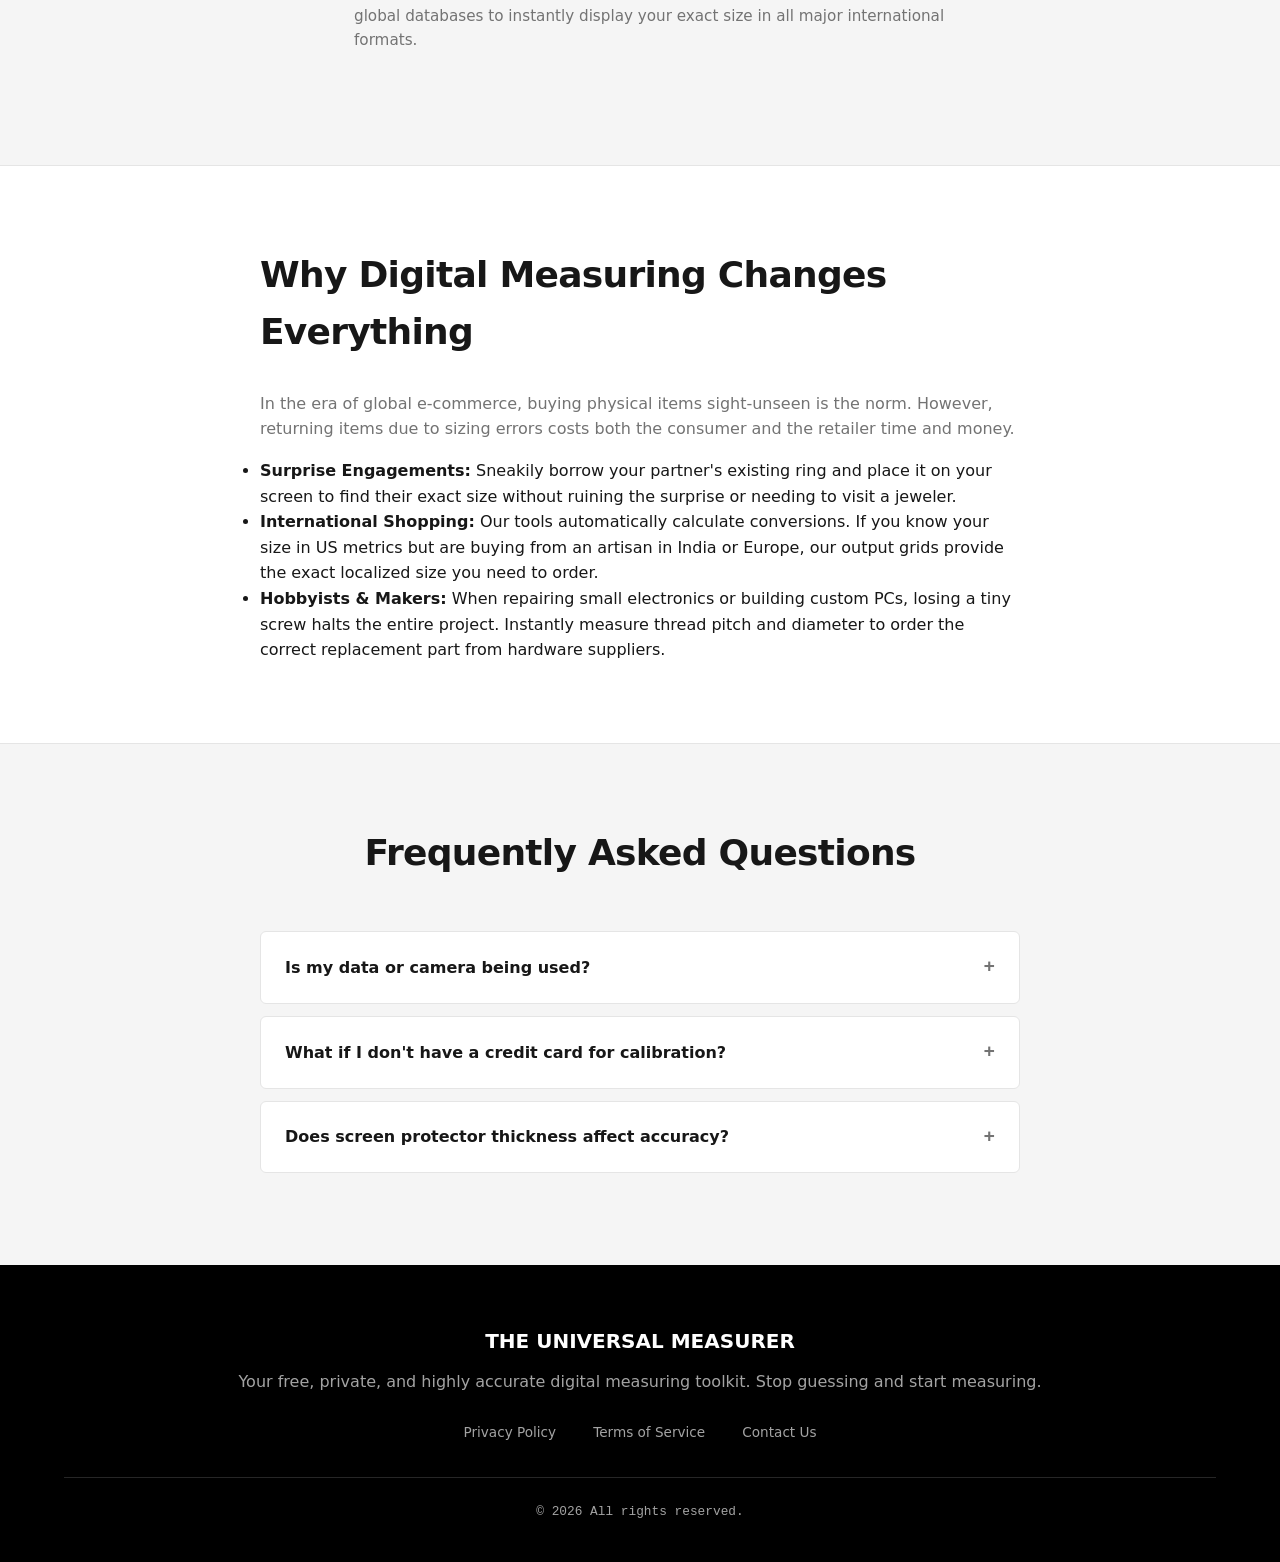
==== commit b44e072a: "Add files via upload" ====
--- a/index.html
+++ b/index.html
@@ -2,11 +2,62 @@
 <html lang="en">
 <head>
     <meta charset="UTF-8">
-    <meta name="viewport" content="width=device-width, initial-scale=1.0">
-    <title>Universal Screen Measurer | Premium Digital Sizing Tools</title>
-    <meta name="description" content="Free, highly accurate digital measuring tools for rings, bangles, watch straps, and hardware. Calibrated directly to your screen for millimeter precision.">
+    <meta name="viewport" content="width=device-width, initial-scale=1.0, maximum-scale=1.0, user-scalable=no">
+    <title>Universal Screen Measurer | Premium Digital/Online Sizing Tools</title>
+    <meta name="description" content="Free, highly accurate digital/Online measuring tools for rings, bangles, watch straps, and hardware. Calibrated directly to your screen for millimeter precision.">
+    <meta property="og:title" content="Universal Screen Measurer | Online Ring Sizer & Digital Caliper">
+<meta property="og:description" content="Free, 1:1 accurate digital measuring tools for rings, jewelry, and hardware. Calibrated to your screen for millimeter precision.">
+<meta property="og:url" content="https://universalsizer.vercel.app/">
+<meta property="og:type" content="website">
+<meta name="twitter:card" content="summary_large_image">
+
+    <link rel="canonical" href="https://universalsizer.vercel.app/">
+    
     <link rel="stylesheet" href="style.css">
+    
+    
+    <script type="application/ld+json">
+    {
+      "@context": "https://schema.org",
+      "@type": "WebApplication",
+      "name": "Universal Screen Measurer",
+      "url": "https://universalsizer.vercel.app/",
+      "description": "Free, highly accurate Online measuring tools for rings, bangles, watch straps, and hardware. Calibrated directly to your screen for millimeter precision.",
+      "applicationCategory": "UtilitiesApplication",
+      "operatingSystem": "All"
+    }
+    </script>
+
+    <script type="application/ld+json">
+    {
+      "@context": "https://schema.org",
+      "@type": "FAQPage",
+      "mainEntity": [{
+        "@type": "Question",
+        "name": "Is my data or camera being used?",
+        "acceptedAnswer": {
+          "@type": "Answer",
+          "text": "Absolutely not. The Universal Measurer is a completely private, client-side web application. It does not require camera permissions, it does not take photos, and all mathematical calculations are performed locally inside your web browser. No sizing data is sent to our servers."
+        }
+      }, {
+        "@type": "Question",
+        "name": "What if I don't have a credit card for calibration?",
+        "acceptedAnswer": {
+          "@type": "Answer",
+          "text": "Our tools are designed with fallback options. If you do not have a standard ID or credit card, you can calibrate the screen using standard global coins (like a US Quarter, 1 Euro Coin, or Indian Rupee) or even a universally sized AA battery."
+        }
+      }, {
+        "@type": "Question",
+        "name": "Does screen protector thickness affect accuracy?",
+        "acceptedAnswer": {
+          "@type": "Answer",
+          "text": "Standard glass or film screen protectors have a negligible impact on the calibration math. As long as you view the screen directly from above (avoiding severe viewing angles that cause parallax distortion), the measurement will remain highly accurate."
+        }
+      }]
+    }
+    </script>
 </head>
+
 <body>
 
         <header class="site-header">
@@ -23,9 +74,9 @@
     <main>
         <section class="hero-section">
             <div class="hero-content">
-                <h1>Find Your Exact Size. Instantly.</h1>
-                <p class="hero-subtitle">The world's most precise web-based digital caliper.</p>
-                <p class="hero-description">Whether you are purchasing a diamond engagement ring online, replacing a vintage watch strap, or trying to identify a microscopic motherboard screw, guessing your size leads to costly returns. Our suite of digital measuring tools uses advanced screen-calibration technology to turn your smartphone, tablet, or monitor into a millimeter-perfect measuring device.</p>
+                <h1>Online Ring Sizer & Measuring Tools</h1>
+<p class="hero-subtitle">The most accurate online ring sizer, jewelry, tools caliper.</p>
+  <p class="hero-description">Whether you are purchasing a diamond engagement ring online, replacing a vintage watch strap, or trying to identify a microscopic motherboard screw, guessing your size leads to costly returns. Our suite of digital measuring tools uses advanced screen-calibration technology to turn your smartphone, tablet, or monitor into a millimeter-perfect measuring device.</p>
                 <div class="hero-buttons">
                     <a href="#directory" class="btn-primary">Explore All Tools</a>
                     <a href="#how-it-works" class="btn-secondary">Read How It Works</a>
--- a/style.css
+++ b/style.css
@@ -394,6 +394,135 @@
     border-top: 1px solid #262626;
     padding-top: 24px;
 }
+/* ==========================================================================
+   COMING SOON STATE (BLURRED & DISABLED)
+   ========================================================================== */
+.coming-soon {
+    opacity: 0.55;
+    filter: blur(0.8px);
+    cursor: not-allowed !important;
+}
+
+/* Prevent hover color changes in the top navigation */
+nav a.coming-soon:hover {
+    color: var(--text-muted);
+}
+
+/* Prevent cards from lifting up or changing border colors on hover */
+.tool-card.coming-soon:hover {
+    border-color: var(--border-ui);
+    box-shadow: var(--shadow-ui);
+    transform: none;
+}
+
+/* Prevent the green text flash on the CTA */
+.tool-card.coming-soon:hover .card-cta {
+    color: var(--text-main);
+}
+/* ==========================================================================
+   FIXED ZOOM LOCK (SCROLLABLE)
+   ========================================================================== */
+
+html, body {
+    /* Prevents the browser from resizing text when rotating the phone */
+    -webkit-text-size-adjust: 100%;
+    /* 'manipulation' allows scrolling and tapping, but disables pinch-zoom */
+    touch-action: manipulation; 
+}
+
+/* Ensure the app container stays scrollable but doesn't zoom */
+.app-container, .tool-panel {
+    touch-action: manipulation;
+}
+
+/* If you have specific sliders, we want to make sure they don't 
+   accidentally trigger a zoom if tapped quickly */
+input[type="range"] {
+    touch-action: none; /* Sliders only move left/right, no need for page gestures here */
+}
+
+/* ==========================================================================
+   CUSTOM MODAL ALERT (UI OVERRIDE)
+   ========================================================================== */
+.modal-overlay {
+    position: fixed;
+    top: 0; left: 0; right: 0; bottom: 0;
+    background: rgba(0, 0, 0, 0.5);
+    backdrop-filter: blur(4px); /* Premium glass blur effect */
+    display: flex;
+    justify-content: center;
+    align-items: center;
+    z-index: 9999;
+    opacity: 1;
+    transition: opacity 0.2s ease-out;
+}
+
+/* Hidden state for smooth fading */
+.modal-overlay.hidden {
+    opacity: 0;
+    pointer-events: none;
+}
+
+.modal-panel {
+    background: var(--bg-panel);
+    padding: 40px;
+    border-radius: 12px;
+    max-width: 400px;
+    width: 90%;
+    text-align: center;
+    box-shadow: 0 20px 40px rgba(0,0,0,0.15);
+    border: 1px solid var(--border-ui);
+    transform: translateY(0);
+    transition: transform 0.2s ease-out;
+}
+
+/* Slide up effect when appearing */
+.modal-overlay.hidden .modal-panel {
+    transform: translateY(20px);
+}
+
+.modal-icon {
+    font-size: 2.5rem;
+    margin-bottom: 15px;
+}
+
+.modal-title {
+    color: var(--primary-graphite);
+    font-size: 1.4rem;
+    font-weight: 800;
+    margin-bottom: 10px;
+    letter-spacing: -0.02em;
+}
+
+.modal-message {
+    color: var(--text-muted);
+    font-size: 0.95rem;
+    margin-bottom: 30px;
+    line-height: 1.6;
+}
+/* Modal Button Styling */
+.btn-graphite {
+    width: 100%;
+    padding: 14px 24px;
+    background-color: var(--primary-graphite);
+    color: #ffffff;
+    border: none;
+    border-radius: 6px;
+    font-size: 0.95rem;
+    font-weight: 700;
+    cursor: pointer;
+    transition: background-color 0.2s ease, transform 0.1s ease;
+}
+
+.btn-graphite:hover {
+    background-color: var(--primary-hover);
+    transform: translateY(-1px);
+}
+
+.btn-graphite:active {
+    transform: translateY(0);
+}
+
 
 /* ==========================================================================
    RESPONSIVE DESIGN
